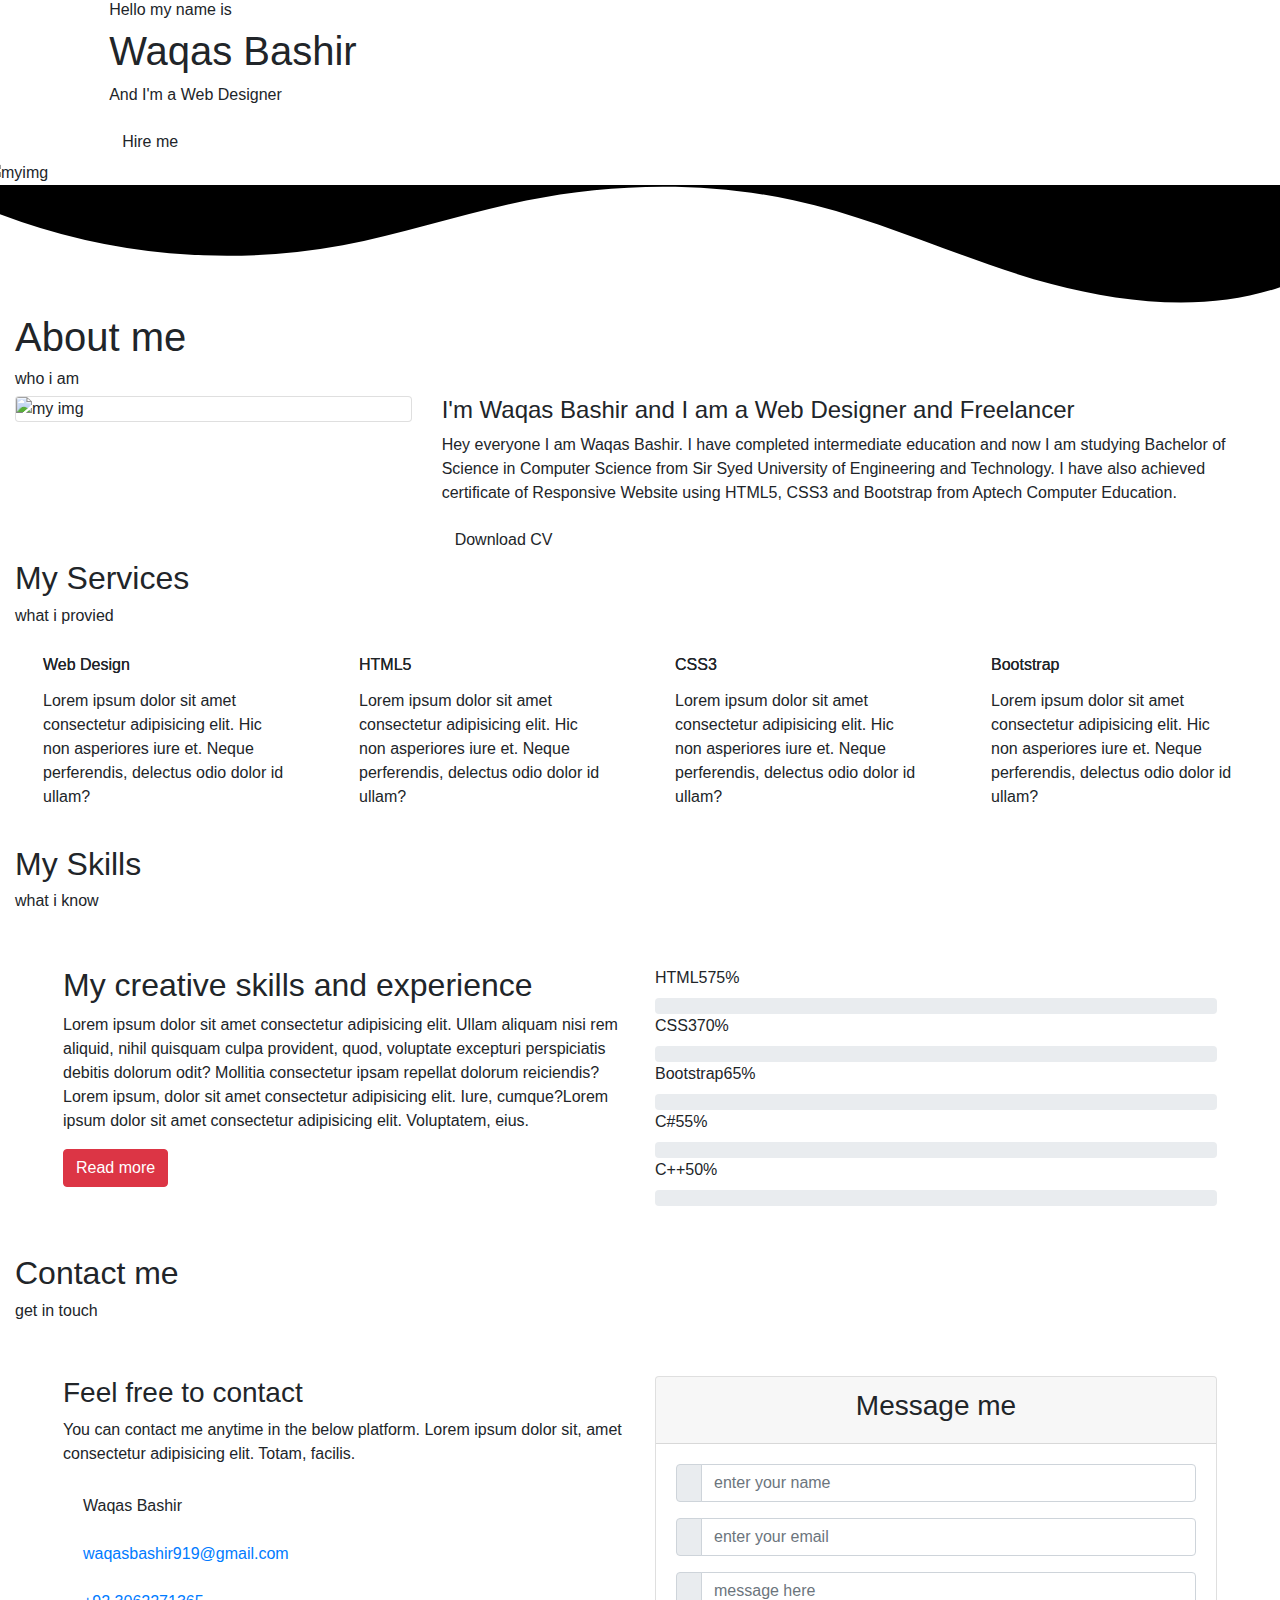
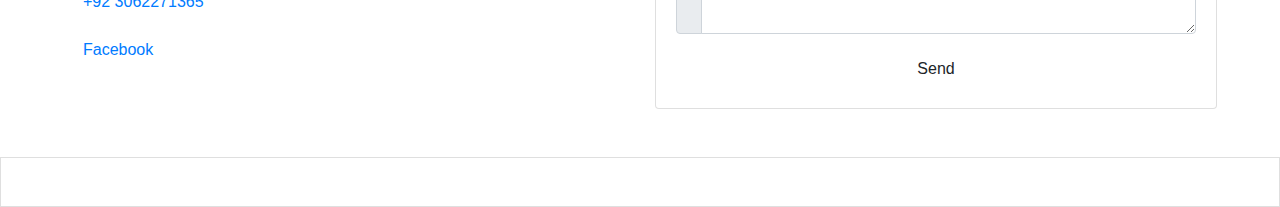
==== index.html @ a2c7689e "Add files via upload" ====
<!DOCTYPE html>
<html lang="en">
<head>
    <meta charset="UTF-8">
    <meta name="viewport" content="width=device-width, initial-scale=1.0">
    <title>My Blog</title>
    <link rel="stylesheet" href="css/style.css">
    <link rel="stylesheet" href="https://maxcdn.bootstrapcdn.com/bootstrap/4.5.2/css/bootstrap.min.css">
    <link rel="stylesheet" href="https://pro.fontawesome.com/releases/v5.10.0/css/all.css" integrity="sha384-AYmEC3Yw5cVb3ZcuHtOA93w35dYTsvhLPVnYs9eStHfGJvOvKxVfELGroGkvsg+p" crossorigin="anonymous"/>
    <script src="https://ajax.googleapis.com/ajax/libs/jquery/3.5.1/jquery.min.js"></script>
    <script src="https://cdnjs.cloudflare.com/ajax/libs/popper.js/1.16.0/umd/popper.min.js"></script>
    <script src="https://maxcdn.bootstrapcdn.com/bootstrap/4.5.2/js/bootstrap.min.js"></script>
</head>
<body>
    <div class="scroll-up-btn">
        <i class="fas fa-chevron-up"></i>
    </div>
                                        <!-- Home --> 
    <div id="home" class="container-fluid home p-0">

            <nav class="navbar navbar-expand-md navbar-dark fixed-top px-5">
                <a href="#" class="navbar-brand">Port<span>folio.</span></a>
                <button class="navbar-toggler" type="button" data-toggle="collapse" data-target="#collapsecontent" aria-controls="collapsecontent" aria-expanded="false" aria-label="Toggle navigation">
                    <span class="navbar-toggler-icon"></span>
                </button>
                <div class="collapse navbar-collapse" id="collapsecontent">
                    <ul class="navbar-nav ml-auto">
                        <li class="nav-item mr-3"><a href="#home" class="nav-link">Home</a></li>
                        <li class="nav-item mr-3"><a href="#about" class="nav-link">About</a></li>
                        <li class="nav-item mr-3"><a href="#services" class="nav-link">Services</a></li>
                        <li class="nav-item mr-3"><a href="#skills" class="nav-link">Skills</a></li>
                        <li class="nav-item mr-3"><a href="#contact" class="nav-link">Contacts</a></li>
                    </ul>
                </div>
            </nav>
            <div class="row">
                <div class="col-11 offset-1 home-text">
                    <h6>Hello my name is</h6>
                    <h1>Waqas Bashir</h1>
                    <p>And I'm a Web Designer</p>
                    <a class="btn" href="#" type="button">Hire me</a>
                </div>
                <img src="css/Waqas.png" alt="myimg">
            </div>
            <div class="custom-shape-divider-bottom-1610607306">
                <svg data-name="Layer 1" xmlns="http://www.w3.org/2000/svg" viewBox="0 0 1200 120" preserveAspectRatio="none">
                    <path d="M321.39,56.44c58-10.79,114.16-30.13,172-41.86,82.39-16.72,168.19-17.73,250.45-.39C823.78,31,906.67,72,985.66,92.83c70.05,18.48,146.53,26.09,214.34,3V0H0V27.35A600.21,600.21,0,0,0,321.39,56.44Z" class="shape-fill"></path>
                </svg>
            </div>
    </div>

                                                    <!-- About--> 

    <div id="about" class="container-fluid about">
        <div class="title">
            <h1>About me</h1>
            <h6>who i am</h6>
        </div>
        <div class="row">
            <div class="col-12 col-md-4 myimg">
                <div class="card">
                    <img class="card-img" src="css/fb dp.jpg" alt="my img">
                    <div class="card-img-overlay"></div>
                </div>
            </div>
            <div class="col-12 col-md-8 description">
                <h4>I'm Waqas Bashir and I am a Web Designer and Freelancer</h4>
                <p>Hey everyone I am Waqas Bashir. I have completed intermediate education and now I am studying Bachelor of Science in Computer Science from Sir Syed University of Engineering and Technology. I have also achieved certificate of Responsive Website using HTML5, CSS3 and Bootstrap from Aptech Computer Education.</p>
                <a href="css/Waqas CV.pdf" class="btn">Download CV</a>
            </div>
        </div>
    </div>
                                        <!-- Services--> 
    <div id="services" class="container-fluid services">
        <div class="title">
            <h2>My Services</h2>
            <h6>what i provied</h6>
        </div>
        <div class="row px-2">
            <div class="col-12 col-md-6 col-lg-3">
                <div class="card mb-3 border-0">
                    <div class="card-body">
                        <span><i class="fa fa-paint-brush" aria-hidden="true"></i></span>
                        <div class="card-title">Web Design</div>
                        <div class="card-text">Lorem ipsum dolor sit amet consectetur adipisicing elit. Hic non asperiores iure et. Neque perferendis, delectus odio dolor id ullam?</div>
                    </div>
                    <div class="card-img-overlay">
                        <span><i class="fa fa-paint-brush" aria-hidden="true"></i></span>
                        <div class="card-title">Web Design</div>
                    </div>
                </div>
            </div>
            <div class="col-12 col-md-6 col-lg-3">
                <div class="card mb-3 border-0">
                    <div class="card-body">
                        <span><i class="fab fa-html5" aria-hidden="true"></i></span>
                        <div class="card-title">HTML5</div>
                        <div class="card-text">Lorem ipsum dolor sit amet consectetur adipisicing elit. Hic non asperiores iure et. Neque perferendis, delectus odio dolor id ullam?</div>
                    </div>
                    <div class="card-img-overlay">
                        <span><i class="fab fa-html5" aria-hidden="true"></i></span>
                        <div class="card-title">HTML5</div>
                    </div>
                </div>
            </div>
            <div class="col-12 col-md-6 col-lg-3">
                <div class="card mb-3 border-0">
                    <div class="card-body">
                        <span><i class="fab fa-css3-alt"></i></span>
                        <div class="card-title">CSS3</div>
                        <div class="card-text">Lorem ipsum dolor sit amet consectetur adipisicing elit. Hic non asperiores iure et. Neque perferendis, delectus odio dolor id ullam?</div>
                    </div>
                    <div class="card-img-overlay">
                        <span><i class="fab fa-css3-alt"></i></span>
                        <div class="card-title">CSS3</div>
                    </div>
                </div>
            </div>
            <div class="col-12 col-md-6 col-lg-3">
                <div class="card mb-3 border-0">
                    <div class="card-body">
                        <span><i class="fab fa-bootstrap"></i></span>
                        <div class="card-title">Bootstrap</div>
                        <div class="card-text">Lorem ipsum dolor sit amet consectetur adipisicing elit. Hic non asperiores iure et. Neque perferendis, delectus odio dolor id ullam?</div>
                    </div>
                    <div class="card-img-overlay">
                        <span><i class="fab fa-bootstrap"></i></span>
                        <div class="card-title">Bootstrap</div>
                    </div>
                </div>
            </div>
        </div>
    </div>
                                            <!-- Skills --> 
<div id="skills" class="container-fluid skills">
    <div class="title">
        <h2>My Skills</h2>
        <h6>what i know</h6>
    </div>
    <div class="row p-5">
        <div class="col-12 col-lg-6 text">
            <h2>My creative skills and experience</h2>
            <p>Lorem ipsum dolor sit amet consectetur adipisicing elit. Ullam aliquam nisi rem aliquid, nihil quisquam culpa provident, quod, voluptate excepturi perspiciatis debitis dolorum odit? Mollitia consectetur ipsam repellat dolorum reiciendis?Lorem ipsum, dolor sit amet consectetur adipisicing elit. Iure, cumque?Lorem ipsum dolor sit amet consectetur adipisicing elit. Voluptatem, eius.</p>
            <a class="btn btn-danger" href="#">Read more</a>
        </div>
        <div class="col-12 col-lg-6">

            <div class="html">
                <label>HTML5</label><span>75%</span>
                <div class="progress">
                    <div class="pregress-bar"></div>
                </div>
            </div>
            <div class="css">
                <label>CSS3</label><span class="text-right">70%</span>
                <div class="progress">
                    <div class="pregress-bar"></div>
                </div>
            </div>
            <div class="bootstrap">
                <label>Bootstrap</label><span>65%</span>
                <div class="progress">
                    <div class="pregress-bar"></div>
                </div>
            </div>
            <div class="csharp">
                <label>C#</label><span>55%</span>
                <div class="progress">
                    <div class="pregress-bar"></div>
                </div>
            </div>
            <div class="cpp">
                <label>C++</label><span>50%</span>
                <div class="progress">
                    <div class="pregress-bar"></div>
                </div>
            </div>
        </div>
    </div>
</div>
                                            <!-- contact --> 

    <div id="contact" class="container-fluid contact">
        <div class="title">
            <div class="title">
                <h2>Contact me</h2>
                <h6>get in touch</h6>
            </div>  
        </div>
        <div class="row p-5">
            <div class="col-12 col-lg-6">
                <div class="left-column">
                    <div class="text">
                        <h3>Feel free to contact</h3>
                        <p>You can contact me anytime in the below platform. Lorem ipsum dolor sit, amet consectetur adipisicing elit. Totam, facilis.</p>
                    </div>
                    <ul class="list-group list-group-flush">
                        <li class="list-group-item border-0"><span><i class="fa fa-user" aria-hidden="true"></i></span>Waqas Bashir</li>
                        <a href="mailto:waqasbashir919@gmail.com" class="list-group-item border-0"><span><i class="fa fa-envelope" aria-hidden="true"></i></span>waqasbashir919@gmail.com</a>
                        <a href="tel:+923062271365" class="list-group-item border-0"><span><i class="fa fa-phone-square" aria-hidden="true"></i></span>+92 3062271365</a>
                        <a href="https://www.facebook.com/waqas.bashir.33671" class="list-group-item border-0"><span><i class="fab fa-facebook-square" aria-hidden="true"></i></span>Facebook</a>
                    </ul>
                </div>
            </div>
            <div class="col-12 col-lg-6">
                <div class="right-column">
                    
                    <form >

                        <div class="card">
                            <div class="card-header text-center">
                                <h3>Message me</h3>
                            </div>
                        
                            <div class="card-body">
                                <div class="form-group input-hover">
                                    <div class="input-group">
                                        <div class="input-group-prepend">
                                            <div class="input-group-text">
                                                <span><i class="fa fa-user" aria-hidden="true"></i></span>
                                            </div>
                                        </div>
                                    <input type="text" class="form-control" placeholder="enter your name" required>
                                    </div>
                                </div>    
                                <div class="form-group">
                                    <div class="input-group">
                                        <div class="input-group-prepend">
                                            <div class="input-group-text">
                                                <span><i class="fa fa-envelope" aria-hidden="true"></i></span>
                                            </div>
                                        </div>
                                        <input type="email" class="form-control" placeholder="enter your email" required>
                                    </div>
                                </div>
                                <div class="form-group">
                                    <div class="input-group">
                                        <div class="input-group-prepend">
                                            <div class="input-group-text">
                                                <span><i class="fa fa-comments" aria-hidden="true"></i></span>
                                            </div>
                                        </div>
                                        <textarea class="form-control" placeholder="message here" required></textarea>
                                    </div>
                                </div>
                                <div class="text-center">
                                    <input type="submit" class="btn form-control" value="Send">
                                </div>
                            </div>
                        </div>
                        
                    </form>

                </div>
            </div>
        </div>
    </div>

                                                    <!-- footer --> 

    <div class="container-fluid footer p-0">
        <a href="#" class="list-group-item text-decoration-none text-center text-white">Created by Waqas Bashir &copy;Copyright 2021 All Rights Reserved</a>
    </div>

    <script src="javascript/script.js"></script>
</body>
</html>
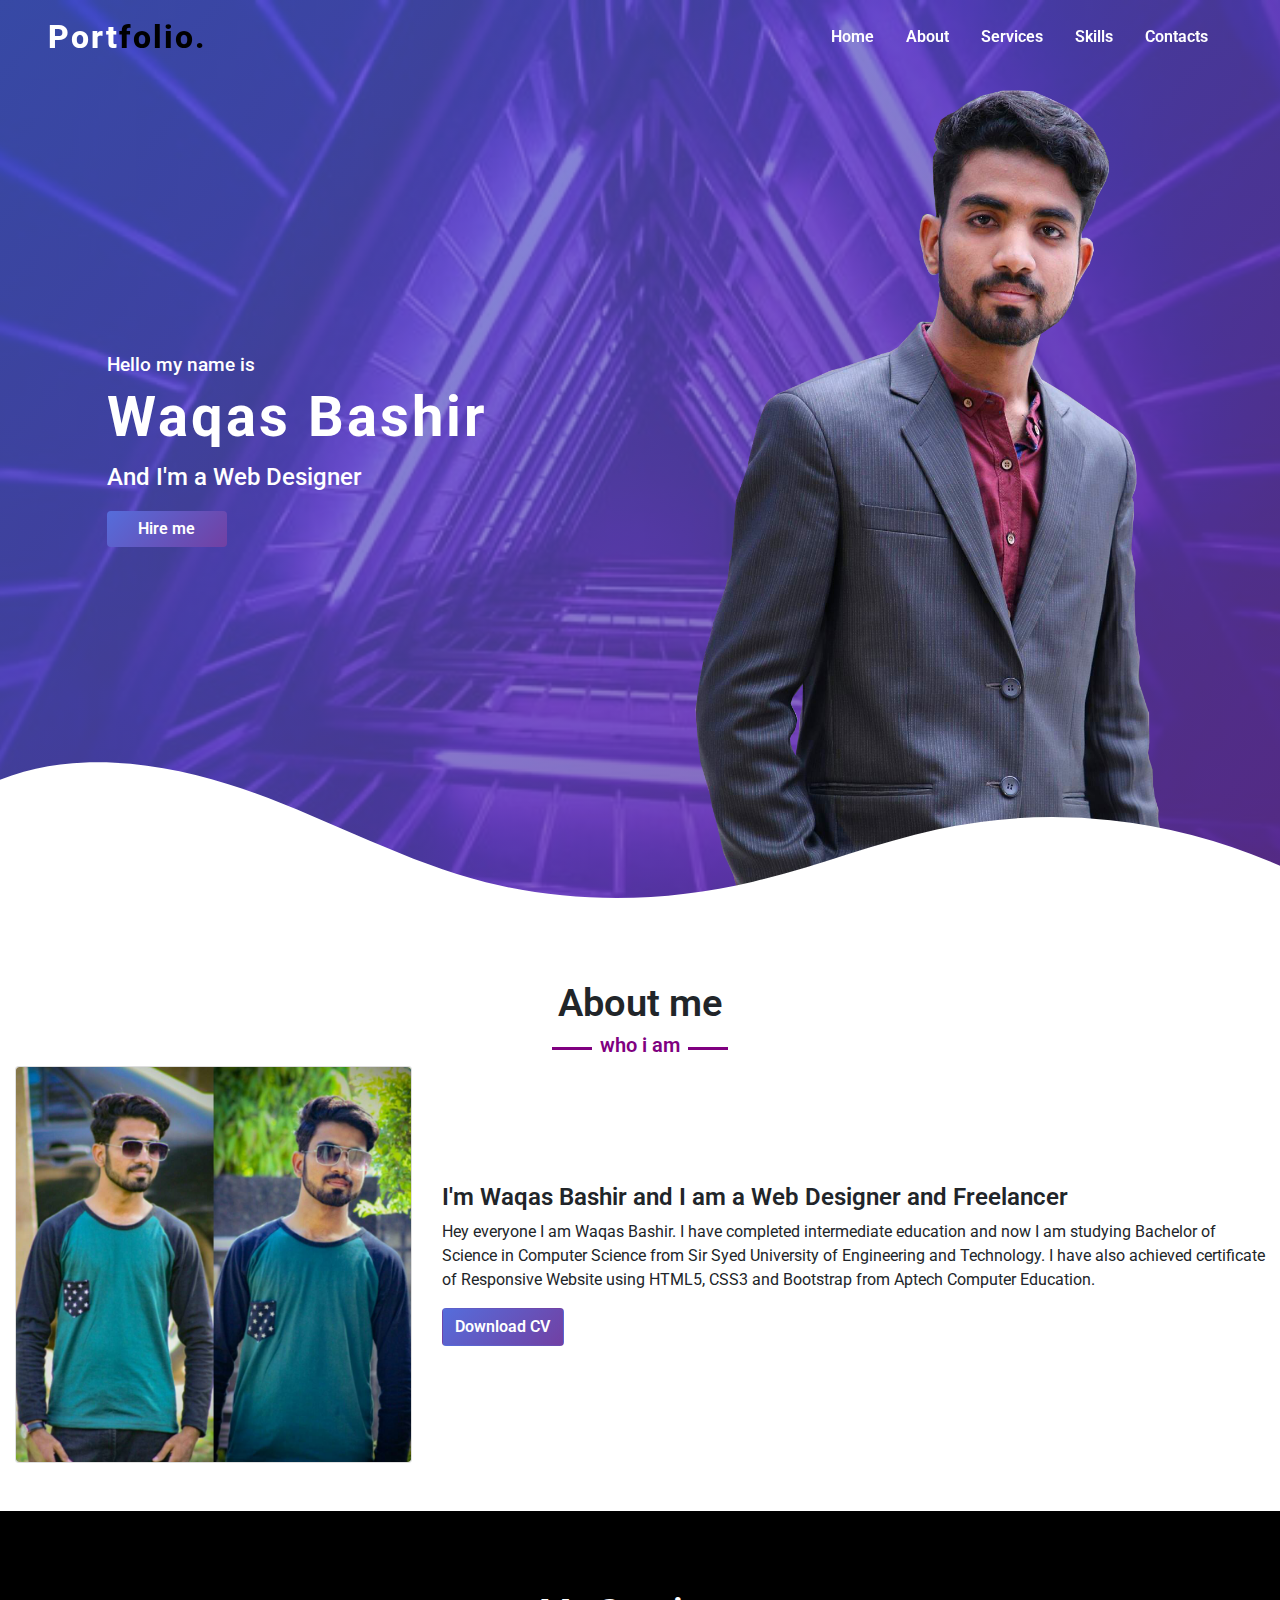
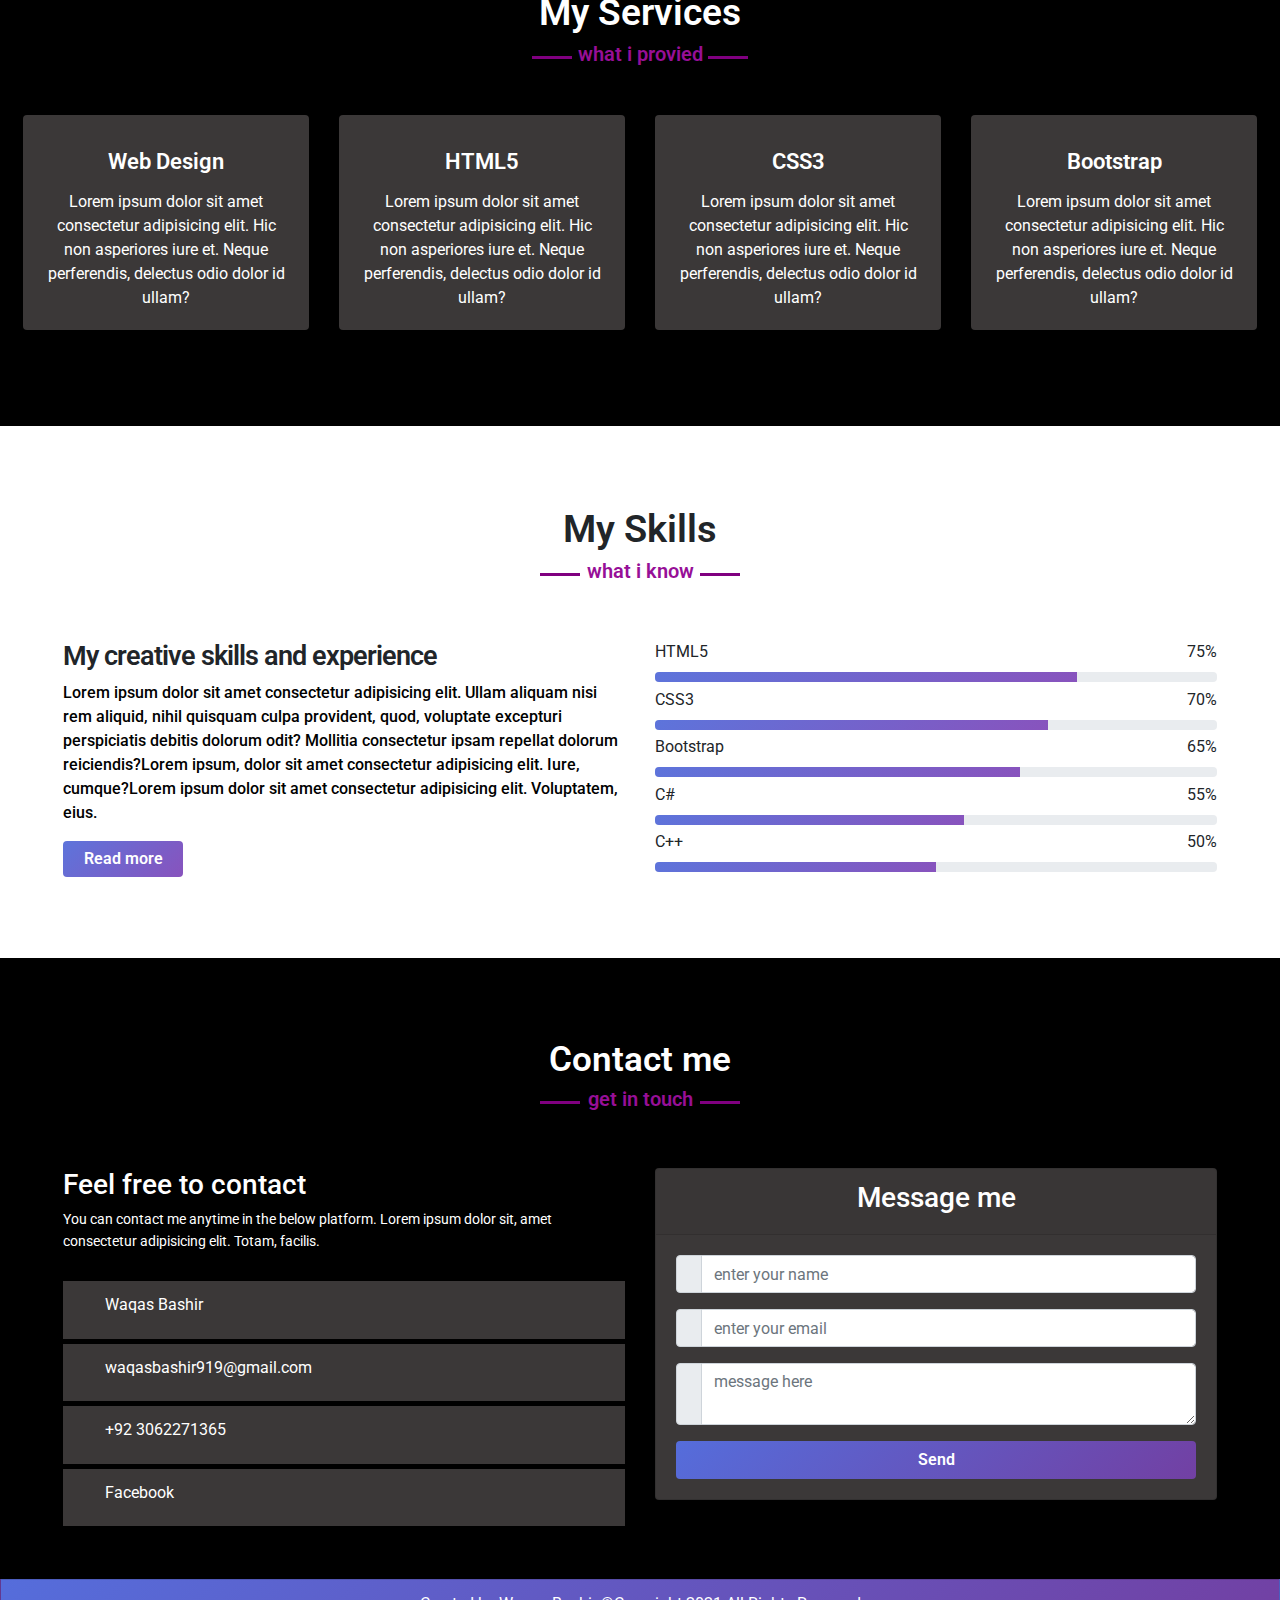
==== commit 910e09f5: "Update index.html" ====
--- a/index.html
+++ b/index.html
@@ -3,7 +3,7 @@
 <head>
     <meta charset="UTF-8">
     <meta name="viewport" content="width=device-width, initial-scale=1.0">
-    <title>My Blog</title>
+    <title>My Portfolio</title>
     <link rel="stylesheet" href="css/style.css">
     <link rel="stylesheet" href="https://maxcdn.bootstrapcdn.com/bootstrap/4.5.2/css/bootstrap.min.css">
     <link rel="stylesheet" href="https://pro.fontawesome.com/releases/v5.10.0/css/all.css" integrity="sha384-AYmEC3Yw5cVb3ZcuHtOA93w35dYTsvhLPVnYs9eStHfGJvOvKxVfELGroGkvsg+p" crossorigin="anonymous"/>
--- a/css/style.css
+++ b/css/style.css
@@ -0,0 +1,489 @@
+@import url('https://fonts.googleapis.com/css2?family=Roboto&display=swap');
+*{
+    padding: 0;
+    margin: 0;
+    box-sizing: border-box;
+    font-family: 'Roboto', sans-serif;
+}
+html{
+    scroll-behavior: smooth;
+}
+.scroll-up-btn{
+    position: fixed;
+    background-color: rgb(136, 40, 136);
+    color: white;
+    padding: 0.5em 0.7em;
+    border-radius: 5px;
+    right: 3%;
+    bottom: 3%;
+    z-index: 999;
+    pointer-events: none;
+    opacity: 0;
+    transition: 0.3s ease;
+}
+.scroll-up-btn.show{
+    opacity: 1;
+    pointer-events: auto;
+}
+                                    /* home */
+.home{
+    background-image: linear-gradient(135deg ,rgba(78, 104, 223, 0.7), rgba(105, 52, 158, 0.8)) , url('bg.jpeg');
+    background-position: center;
+    background-size: cover;
+    background-repeat: no-repeat;
+    background-attachment: fixed;
+    height: 100vh;
+    min-height: 100vh;
+    width: 100%;
+    overflow: hidden;
+}
+.home .custom-shape-divider-bottom-1610607306 {
+    position: absolute;
+    bottom: 0;
+    left: 0;
+    width: 100%;
+    overflow: hidden;
+    line-height: 0;
+    transform: rotate(180deg);
+}
+
+.home .custom-shape-divider-bottom-1610607306 svg {
+    position: relative;
+    display: block;
+    width: calc(100% + 1.3px);
+    height: 150px;
+}
+
+.home .custom-shape-divider-bottom-1610607306 .shape-fill {
+    fill: white;
+}
+                                        /* navbar */
+.home .navbar-dark{
+    background-color: rgba(0,0,0,0) !important;
+}
+.home .navbar-dark.sticky{
+    background-image: linear-gradient(135deg, #667eea 0%, #764ba2 100%);
+}
+.home .navbar-nav{
+    text-align: center;
+}
+.home .navbar-brand{
+    font-weight: 800;
+    font-size: 2em;
+    letter-spacing: 2px;
+    color: white !important;
+}
+.home .navbar-brand span{
+    color: black !important;
+    transition: 0.5s ease;
+}
+.home .nav-link{
+    color: white !important;
+    transition: 0.3s ease;
+    font-weight: 600;
+}
+.home .nav-link:hover{
+    color: black !important;
+}
+                                        /* home text */
+.home .home-text{
+    color: white;
+    position: absolute;
+    top: 50%;
+    transform: translateY(-50%);
+}
+.home .home-text h6{
+    font-size: 1.2em;
+    font-weight: 500;
+}
+.home .home-text h1{
+    font-size: 3.5em;
+    font-weight: 700;
+    letter-spacing: 3px;
+}
+.home .home-text p{
+    font-size: 1.5em;
+    font-weight: 500;
+}
+.home .home-text .btn{
+    background-image: linear-gradient(135deg, #556ddb 0%, #7240a3 100%);
+    color: white !important;
+    border: black !important;
+    width: 120px;
+    font-weight: 600;
+    transition: 0.3s ease;
+}
+.home .home-text .btn:hover{
+    background-image: linear-gradient(135deg, #455dca 0%, #6a32a1 100%);
+    border-color: linear-gradient(135deg, #283c99 0%, #4c2077 100%);
+}
+                                        /* home img */
+.home img{
+    height: 120vh;
+    display: flex;
+    margin: 7vw 10vw 0 auto;
+    filter: saturate(1.3);
+}
+                                    /* responsive media query */
+                                
+@media(max-width:767px){ 
+    .home .navbar-dark{
+        background-image: linear-gradient(135deg, #667eea 0%, #764ba2 100%);
+        transition: 0.5s ease;
+    }
+    .home .nav-link:hover{
+    color: black !important;
+    }
+    .home img{
+        display: none;
+    }
+}
+                                            /* about */
+.about{
+    padding-top: 5em;
+}
+.about .title{
+    text-align: center;
+    position: relative;
+}
+
+.about .title::before{
+    content: '';
+    position: absolute;
+    bottom: 10%;
+    transform: translateX(-220%);
+    width: 40px;
+    height: 3px;
+    background-color: purple;
+}
+
+.about .title::after{
+    content: '';
+    position: absolute;
+    bottom: 10%;
+    transform: translateX(120%);
+    width: 40px;
+    height: 3px;
+    background-color: purple;
+}
+.about .title h1{
+    font-size: 2.4em;
+    font-weight: 600;
+}
+.about .title h6{
+    font-size: 1.24em;
+    font-weight: 600;
+    color: purple;
+}
+                                            /* about row */
+.card{
+    overflow: hidden;
+}
+.card-img{
+    transition: 0.5s ease;
+}
+.card:hover .card-img{
+    transform: scale(1.1);
+}
+.card-img-overlay{
+    position: absolute;
+    left: 0;
+    top: 0;
+    background-color: rgba(0,0,0,0.4);
+    opacity: 0;
+    transition: opacity 0.5s ease;
+}
+.card-img-overlay:hover{
+    opacity: 1;
+}
+.about .row .description{
+    display: flex;
+    flex-direction: column;
+    justify-content: center;
+}
+.about .row .description h4{
+    font-weight: 600;
+}
+.about .row .btn{
+    background-image: linear-gradient(135deg, #556ddb 0%, #7240a3 100%);
+    color: white !important;
+    width: 122px;
+    font-weight: 600;
+    transition: 0.3s ease;
+}
+.about .row .btn:hover{
+    background-image: linear-gradient(135deg, #203386 0%, #5d2991 100%);
+    border-color: linear-gradient(135deg, #21348a 0%, #4a1c77 100%);
+}
+                        /* responsive media query */
+@media(max-width:767px)
+{
+    .about .row .myimg{
+        padding: 0 5%;
+    }
+    .about .row .description{
+        padding : 5%;
+    }
+}
+
+                                   /* services */
+.services{
+    background-color: black;
+    min-height: 50vh;
+    width: 100%;
+    margin-top: 3em;
+    padding: 5em 0;
+}   
+.services .title{
+    text-align: center;
+    position: relative;
+    margin-bottom: 3em;
+}
+
+.services .title::before{
+    content: '';
+    position: absolute;
+    bottom: 10%;
+    transform: translateX(-270%);
+    width: 40px;
+    height: 3px;
+    background-color: purple;
+}
+
+.services .title::after{
+    content: '';
+    position: absolute;
+    bottom: 10%;
+    transform: translateX(170%);
+    width: 40px;
+    height: 3px;
+    background-color: purple;
+}
+.services .title h2{
+    font-size: 2.3em;
+    font-weight: 600;
+    color: white;
+}
+.services .title h6{
+    font-size: 1.24em;
+    font-weight: 600;
+    color: rgb(151, 15, 151);
+}
+                                                /* services card */
+.services .card-body{
+    background-color: rgb(59, 56, 56) !important;
+    color: white;
+    text-align: center;
+}
+.services .card-body i{
+    font-size: 2.5em;
+}
+.services .card-body .card-title{
+    font-size: 1.4em;
+    font-weight: 600;
+    padding-top: 10px;
+}
+.services .card-img-overlay{
+    color: white;
+    display: flex;
+    flex-direction: column;
+    align-items: center;
+    justify-content: center;
+}
+.services .card-img-overlay i{
+    font-size: 8em;
+}
+.services .card-img-overlay .card-title{
+    font-size: 1.4em;
+    font-weight: 600;
+    padding-top: 10px;
+}
+.services .card:hover .card-img-overlay{
+    background-image: linear-gradient(135deg, #667eea 0%, #764ba2 100%);
+}
+
+                                            /* skills */
+.skills{
+    min-height: 50vh;
+    padding-bottom: 2em;
+    padding-top: 5em;
+}
+.skills .title{
+    text-align: center;
+    position: relative;
+}
+
+.skills .title::before{
+    content: '';
+    position: absolute;
+    bottom: 10%;
+    transform: translateX(-250%);
+    width: 40px;
+    height: 3px;
+    background-color: purple;
+}
+
+.skills .title::after{
+    content: '';
+    position: absolute;
+    bottom: 10%;
+    transform: translateX(150%);
+    width: 40px;
+    height: 3px;
+    background-color: purple;
+}
+.skills .title h2{
+    font-size: 2.4em;
+    font-weight: 600;
+}
+.skills .title h6{
+    font-size: 1.24em;
+    font-weight: 600;
+    color: rgb(151, 15, 151);
+}
+
+                                    /* skills row text*/
+.skills .row h2{
+    font-weight: 600;
+    font-size: 1.7em;
+    letter-spacing: -1px;
+}
+.skills .row p{
+    color: black;
+    font-weight: 500;
+}
+.skills .row .btn{
+    background-image: linear-gradient(135deg, #5d74db 0%, #8853bd 100%);
+    color: white !important;
+    border: none;
+    width: 120px;
+    font-weight: 600;
+    transition: 0.3s ease;
+}
+.skills .row .btn:hover{
+    background-image: linear-gradient(135deg, #455dca 0%, #6a32a1 100%);
+}
+
+                            /* skills row bar  */
+.skills .row span{
+    float: right;
+}
+.skills .progress{
+    margin-bottom: 1%;
+    height: 10px;
+}
+.skills .html .progress .pregress-bar{
+    background-image: linear-gradient(135deg, #5d74db 0%, #8853bd 100%) !important;
+    width: 75%;
+}
+.skills .css .progress .pregress-bar{
+    background-image: linear-gradient(135deg, #5d74db 0%, #8853bd 100%) !important;
+    width: 70%;
+}
+.skills .bootstrap .progress .pregress-bar{
+    background-image: linear-gradient(135deg, #5d74db 0%, #8853bd 100%) !important;
+    width: 65%;
+}
+.skills .csharp .progress .pregress-bar{
+    background-image: linear-gradient(135deg, #5d74db 0%, #8853bd 100%) !important;
+    width: 55%;
+}
+.skills .cpp .progress .pregress-bar{
+    background-image: linear-gradient(135deg, #5d74db 0%, #8853bd 100%) !important;
+    width: 50%;
+}
+                            /* responsive mdia queries */
+@media(max-width:992px)
+{
+    .skills .row .text{
+        padding-bottom: 2em;
+    }   
+}
+
+                                      /* contact */
+.contact{
+    background-color: black;
+    color: white;
+    min-height: 50vh;
+    width: 100%;
+    padding-top: 5em;
+}
+.contact .title{
+    text-align: center;
+    position: relative;
+}
+
+.contact .title::before{
+    content: '';
+    position: absolute;
+    bottom: 10%;
+    transform: translateX(-250%);
+    width: 40px;
+    height: 3px;
+    background-color: purple;
+}
+
+.contact .title::after{
+    content: '';
+    position: absolute;
+    bottom: 10%;
+    transform: translateX(150%);
+    width: 40px;
+    height: 3px;
+    background-color: purple;
+}
+.contact .title h2{
+    font-size: 2.2em;
+    font-weight: 600;
+}
+.contact .title h6{
+    font-size: 1.22em;
+    font-weight: 600;
+    color: rgb(151, 15, 151);
+}
+                        
+                                /* contact row left column */
+.contact .row .left-column .text{
+    margin-bottom: 2em;
+    font-size: 0.9em;
+}
+.contact .row .left-column .list-group-item{
+    background-color: rgb(59, 56, 56) !important;
+    color: white;
+    display: flex;
+    text-decoration: none;
+    transition: 0.3s ease;
+    margin-bottom: 0.3em;
+}
+.contact .row .left-column .list-group-item:hover{
+    background-image: linear-gradient(135deg, #667eea 0%, #764ba2 100%);
+    color: white;
+}
+.contact .row .left-column .list-group-item span i{
+    padding-right: 1em;
+    font-size: 1.4em;
+}
+                                /* contact row right column */
+
+.contact .row .right-column .card{
+    background-color: rgb(59, 56, 56) !important;
+}
+.contact .row .btn{
+    background-image: linear-gradient(135deg, #556ddb 0%, #7240a3 100%);
+    color: white !important;
+    border: none;
+    font-weight: 600;
+    transition: 0.3s ease;
+}
+.contact .row .btn:hover{
+    background-image: linear-gradient(135deg, #203386 0%, #5d2991 100%);
+}
+                        /* responsive media query */
+@media(max-width:992px){
+    .contact .row .left-column{
+        margin-bottom: 2em;
+    }
+}
+.footer .list-group-item{
+    background-image: linear-gradient(135deg, #556ddb 0%, #7240a3 100%) !important;
+}
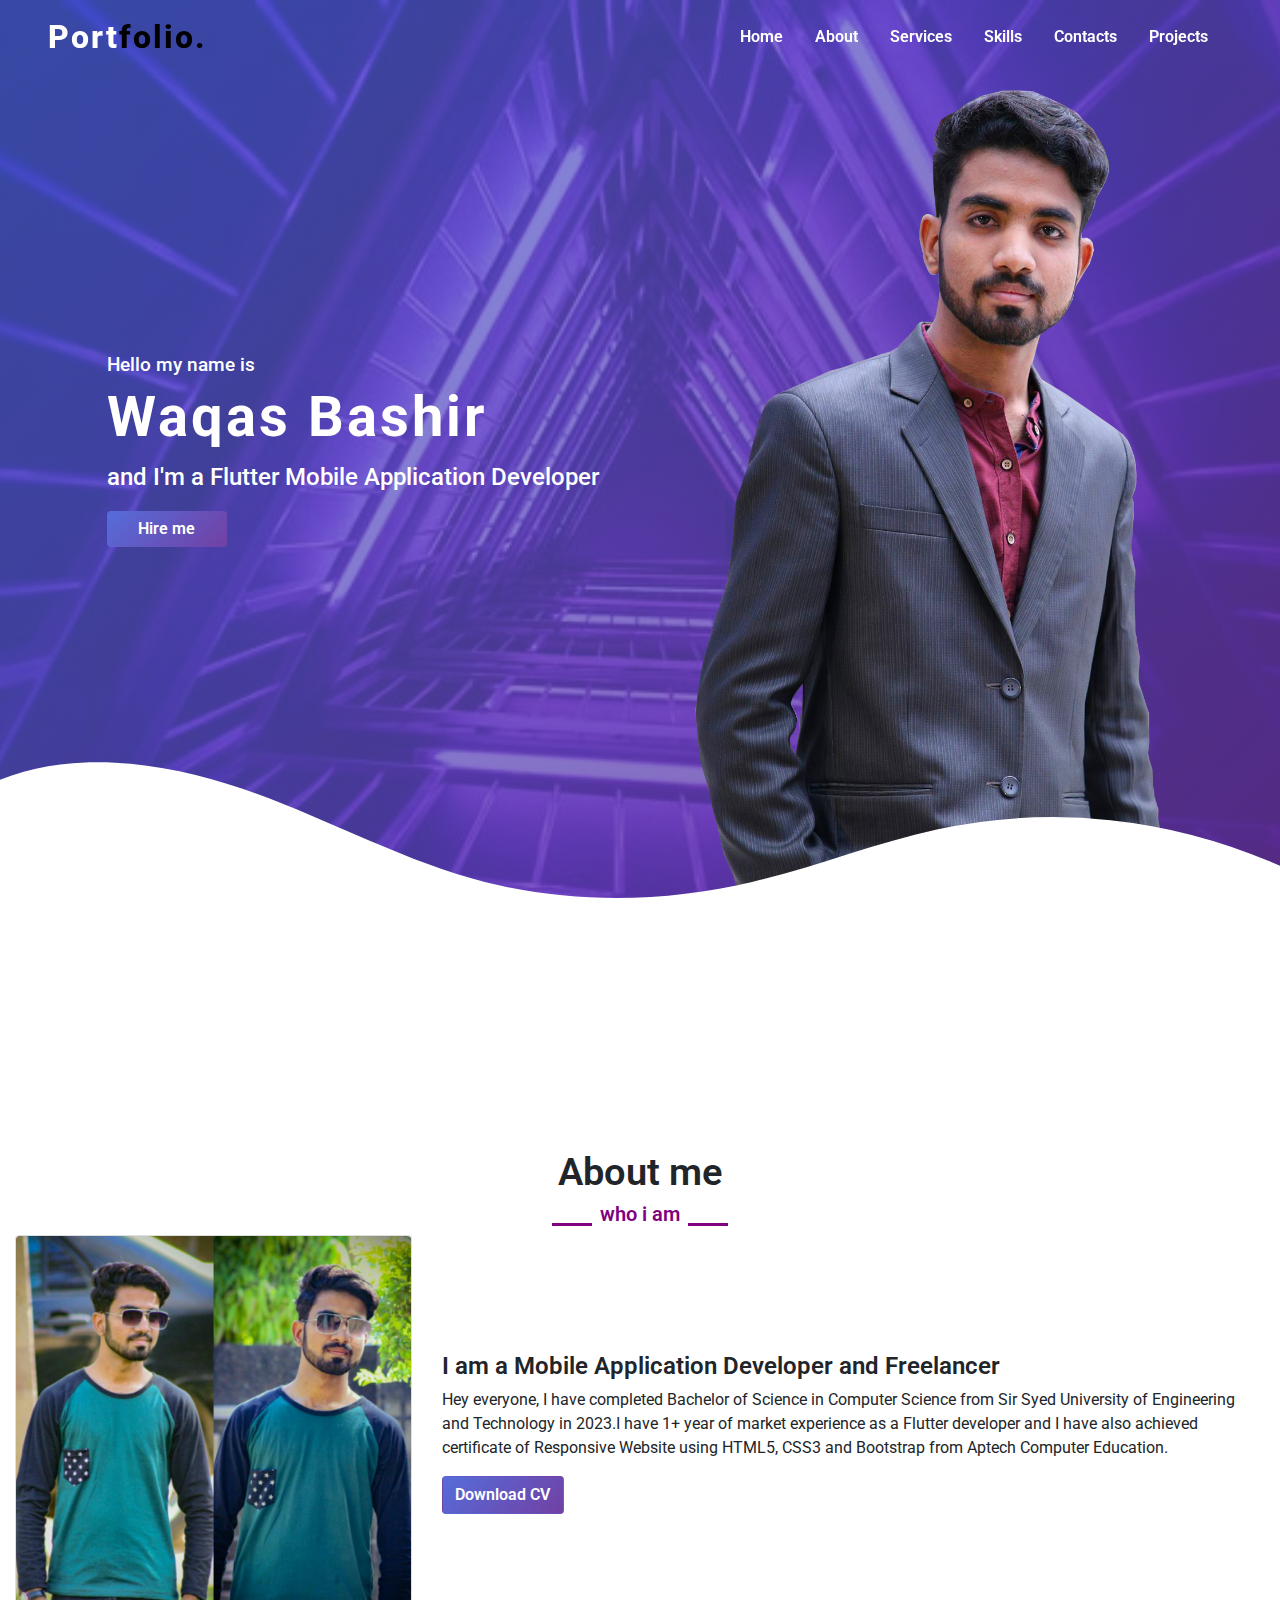
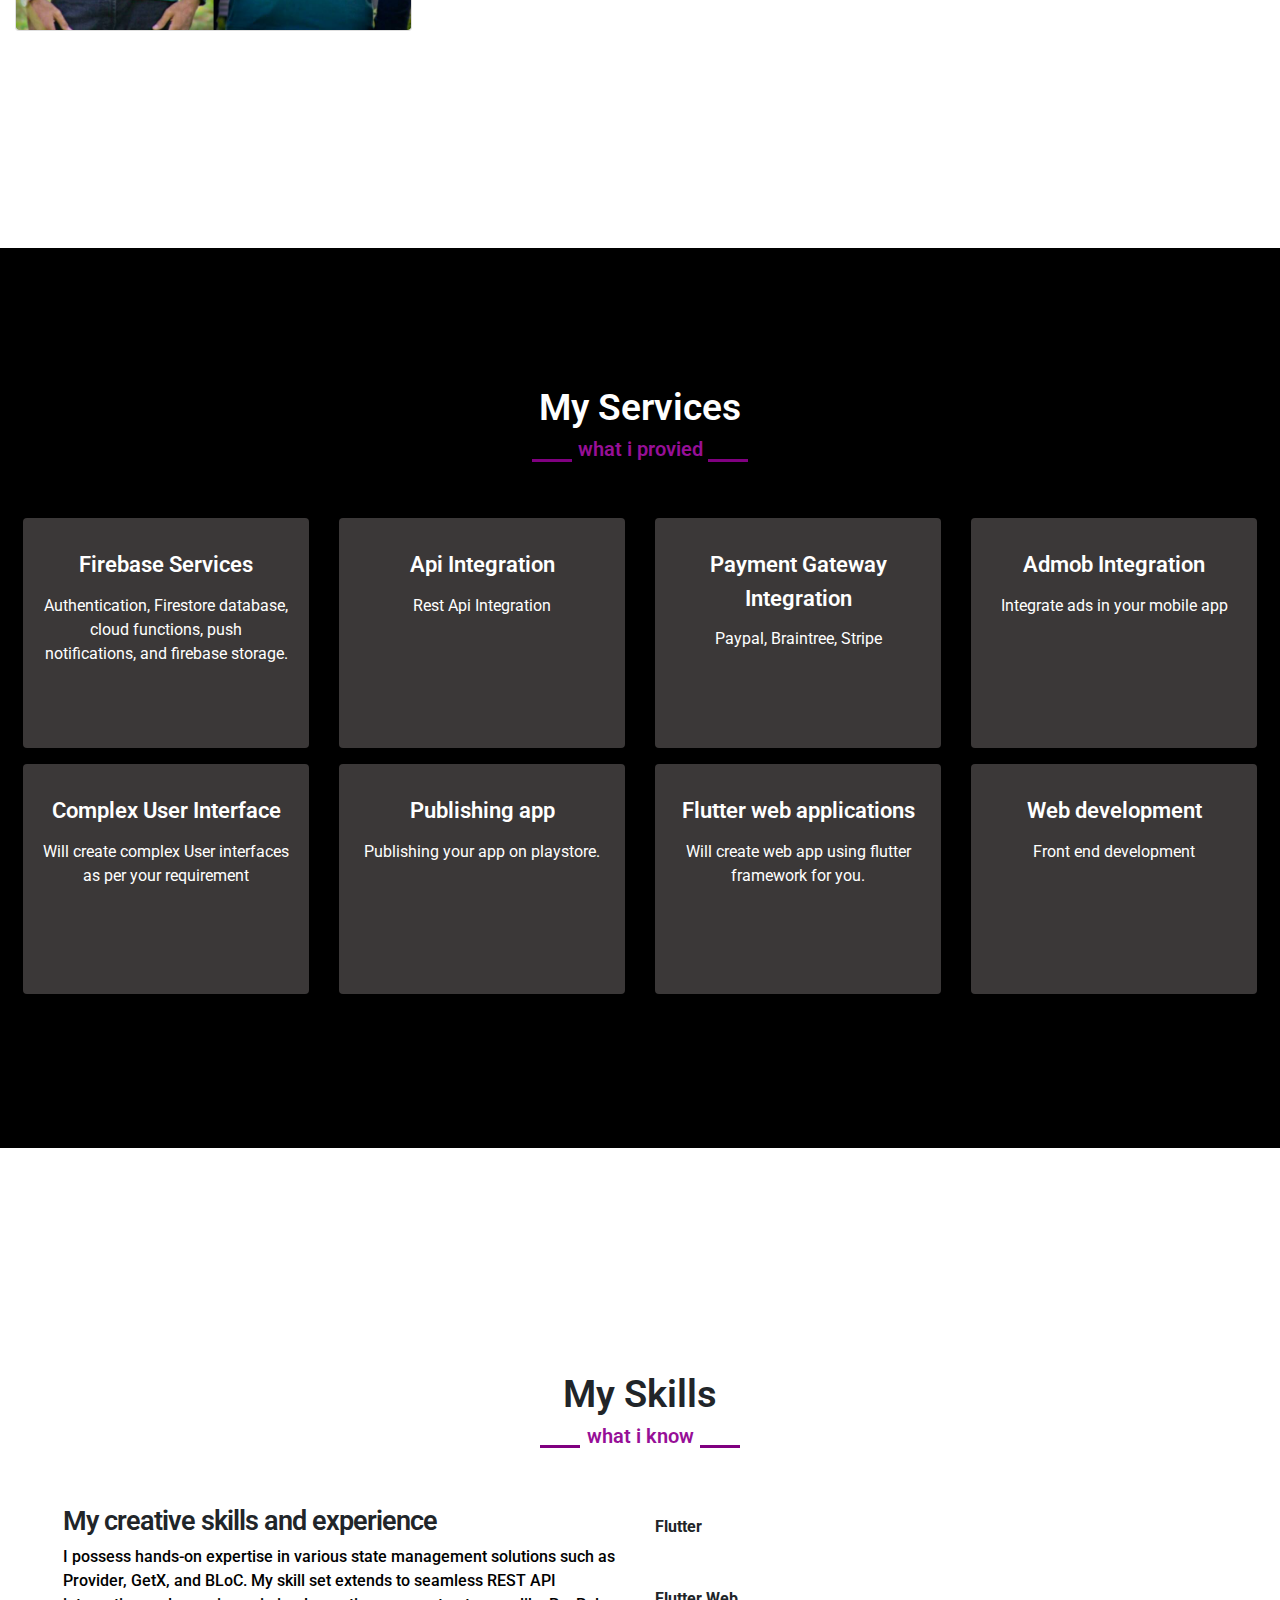
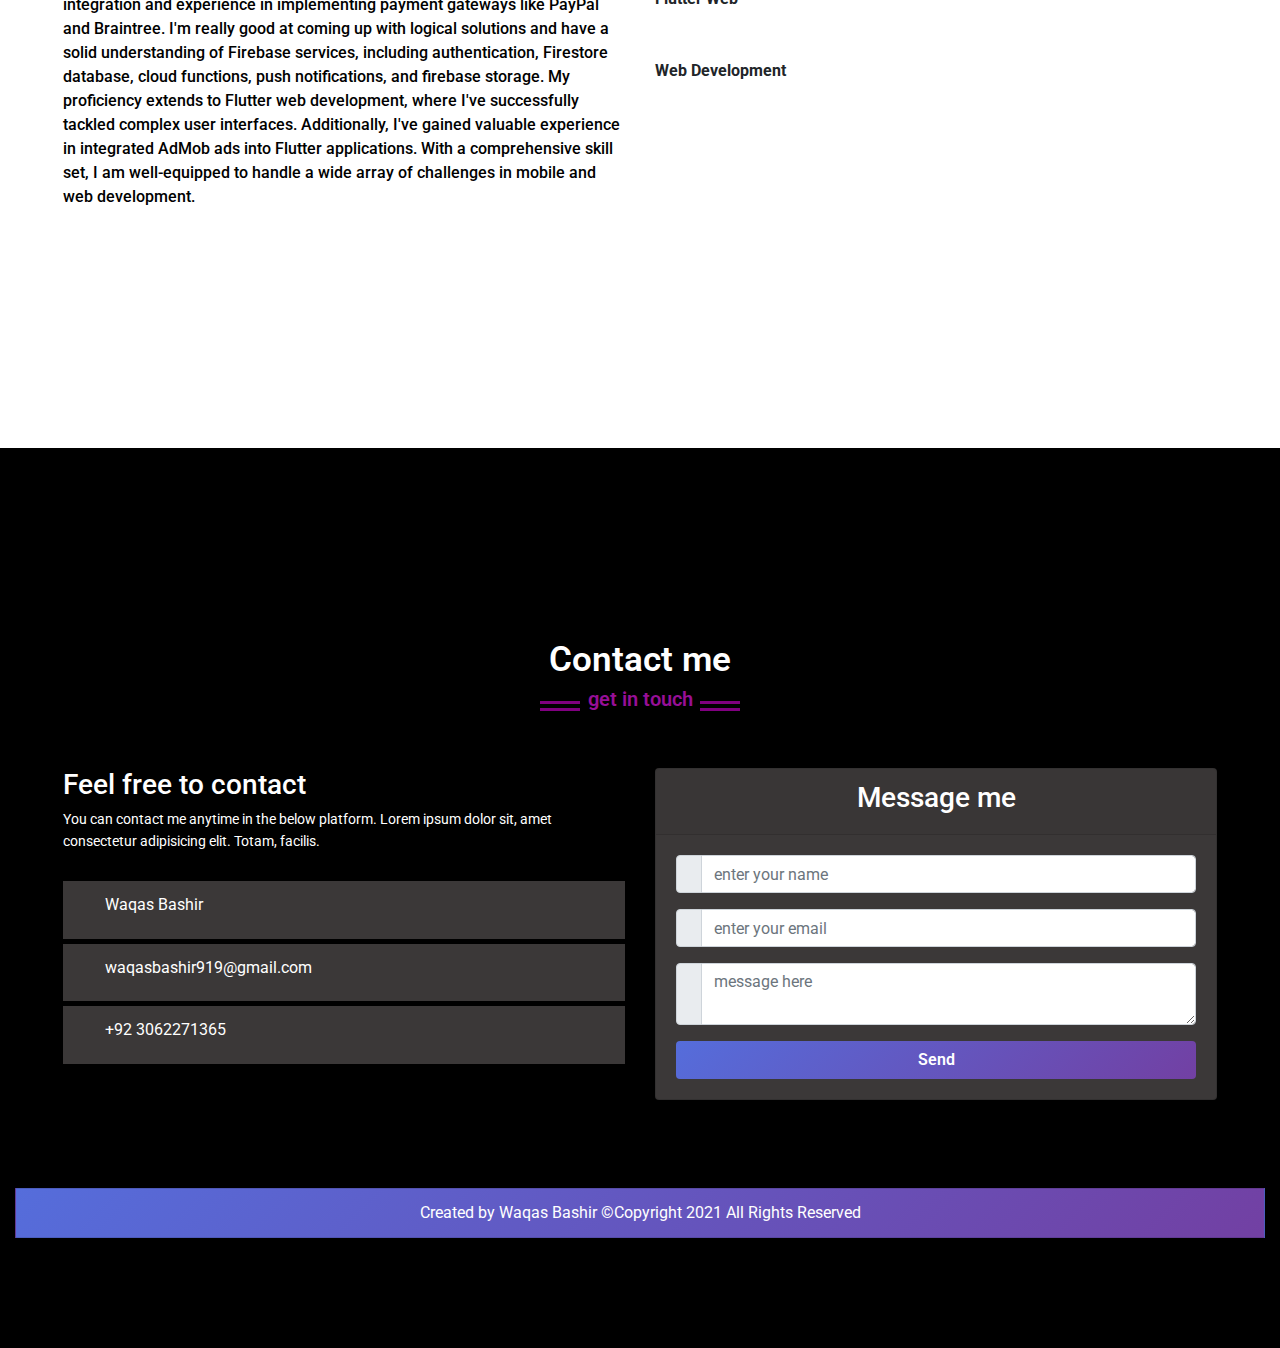
==== commit 496b50c4: "Added projects" ====
--- a/index.html
+++ b/index.html
@@ -30,6 +30,7 @@
                         <li class="nav-item mr-3"><a href="#services" class="nav-link">Services</a></li>
                         <li class="nav-item mr-3"><a href="#skills" class="nav-link">Skills</a></li>
                         <li class="nav-item mr-3"><a href="#contact" class="nav-link">Contacts</a></li>
+                        <li class="nav-item mr-3"><a href="projects/projects.html" class="nav-link">Projects</a></li>
                     </ul>
                 </div>
             </nav>
@@ -37,8 +38,8 @@
                 <div class="col-11 offset-1 home-text">
                     <h6>Hello my name is</h6>
                     <h1>Waqas Bashir</h1>
-                    <p>And I'm a Web Designer</p>
-                    <a class="btn" href="#" type="button">Hire me</a>
+                    <p>and I'm a Flutter Mobile Application Developer</p>
+                    <a class="btn" href="https://www.freelancer.com/u/Waqasbashir919" type="button" target="_blank">Hire me</a>
                 </div>
                 <img src="css/Waqas.png" alt="myimg">
             </div>
@@ -64,8 +65,8 @@
                 </div>
             </div>
             <div class="col-12 col-md-8 description">
-                <h4>I'm Waqas Bashir and I am a Web Designer and Freelancer</h4>
-                <p>Hey everyone I am Waqas Bashir. I have completed intermediate education and now I am studying Bachelor of Science in Computer Science from Sir Syed University of Engineering and Technology. I have also achieved certificate of Responsive Website using HTML5, CSS3 and Bootstrap from Aptech Computer Education.</p>
+                <h4>I am a Mobile Application Developer and Freelancer</h4>
+                <p>Hey everyone, I have completed Bachelor of Science in Computer Science from Sir Syed University of Engineering and Technology in 2023.I have 1+ year of market experience as a Flutter developer and I have also achieved certificate of Responsive Website using HTML5, CSS3 and Bootstrap from Aptech Computer Education.</p>
                 <a href="css/Waqas CV.pdf" class="btn">Download CV</a>
             </div>
         </div>
@@ -78,54 +79,106 @@
         </div>
         <div class="row px-2">
             <div class="col-12 col-md-6 col-lg-3">
-                <div class="card mb-3 border-0">
-                    <div class="card-body">
-                        <span><i class="fa fa-paint-brush" aria-hidden="true"></i></span>
-                        <div class="card-title">Web Design</div>
-                        <div class="card-text">Lorem ipsum dolor sit amet consectetur adipisicing elit. Hic non asperiores iure et. Neque perferendis, delectus odio dolor id ullam?</div>
-                    </div>
-                    <div class="card-img-overlay">
-                        <span><i class="fa fa-paint-brush" aria-hidden="true"></i></span>
-                        <div class="card-title">Web Design</div>
-                    </div>
-                </div>
-            </div>
-            <div class="col-12 col-md-6 col-lg-3">
-                <div class="card mb-3 border-0">
-                    <div class="card-body">
-                        <span><i class="fab fa-html5" aria-hidden="true"></i></span>
-                        <div class="card-title">HTML5</div>
-                        <div class="card-text">Lorem ipsum dolor sit amet consectetur adipisicing elit. Hic non asperiores iure et. Neque perferendis, delectus odio dolor id ullam?</div>
-                    </div>
-                    <div class="card-img-overlay">
-                        <span><i class="fab fa-html5" aria-hidden="true"></i></span>
-                        <div class="card-title">HTML5</div>
-                    </div>
-                </div>
-            </div>
-            <div class="col-12 col-md-6 col-lg-3">
-                <div class="card mb-3 border-0">
-                    <div class="card-body">
-                        <span><i class="fab fa-css3-alt"></i></span>
-                        <div class="card-title">CSS3</div>
-                        <div class="card-text">Lorem ipsum dolor sit amet consectetur adipisicing elit. Hic non asperiores iure et. Neque perferendis, delectus odio dolor id ullam?</div>
-                    </div>
-                    <div class="card-img-overlay">
-                        <span><i class="fab fa-css3-alt"></i></span>
-                        <div class="card-title">CSS3</div>
-                    </div>
-                </div>
-            </div>
-            <div class="col-12 col-md-6 col-lg-3">
-                <div class="card mb-3 border-0">
-                    <div class="card-body">
-                        <span><i class="fab fa-bootstrap"></i></span>
-                        <div class="card-title">Bootstrap</div>
-                        <div class="card-text">Lorem ipsum dolor sit amet consectetur adipisicing elit. Hic non asperiores iure et. Neque perferendis, delectus odio dolor id ullam?</div>
-                    </div>
-                    <div class="card-img-overlay">
-                        <span><i class="fab fa-bootstrap"></i></span>
-                        <div class="card-title">Bootstrap</div>
+                <div class="card mb-3 border-0" style="min-height: 230px; max-height: 300px;">
+                    <div class="card-body">
+                        <span><i class="fas fa-database icon" aria-hidden="true"></i></span>
+                        <div class="card-title">Firebase Services</div>
+                        <div class="card-text">Authentication, Firestore database, cloud functions, push notifications, and firebase storage.</div>
+                    </div>
+                    <div class="card-img-overlay">
+                        <span><i class="fas fa-database icon" aria-hidden="true"></i></span>
+                        <div class="card-title">Firebase Services</div>
+                    </div>
+                </div>
+            </div>
+            <div class="col-12 col-md-6 col-lg-3">
+                <div class="card mb-3 border-0" style="min-height: 230px; max-height: 300px;">
+                    <div class="card-body">
+                        <span><i class="fas fa-link" aria-hidden="true"></i></span>
+                        <div class="card-title">Api Integration</div>
+                        <div class="card-text">Rest Api Integration</div>
+                    </div>
+                    <div class="card-img-overlay">
+                        <span><i class="fas fa-link" aria-hidden="true"></i></span>
+                        <div class="card-title">Api Integration</div>
+                    </div>
+                </div>
+            </div>
+            <div class="col-12 col-md-6 col-lg-3">
+                <div class="card mb-3 border-0" style="min-height: 230px; max-height: 300px;">
+                    <div class="card-body">
+                        <span><i class="far fa-credit-card"></i></span>
+                        <div class="card-title">Payment Gateway Integration</div>
+                        <div class="card-text">Paypal, Braintree, Stripe</div>
+                    </div>
+                    <div class="card-img-overlay">
+                        <span><i class="far fa-credit-card"></i></span>
+                        <div class="card-title">Payment Gateway</div>
+                    </div>
+                </div>
+            </div>
+            <div class="col-12 col-md-6 col-lg-3">
+                <div class="card mb-3 border-0" style="min-height: 230px; max-height: 300px;">
+                    <div class="card-body">
+                        <span><i class="fas fa-bullhorn" aria-hidden="true"></i></span>
+                        <div class="card-title">Admob Integration</div>
+                        <div class="card-text">Integrate ads in your mobile app</div>
+                    </div>
+                    <div class="card-img-overlay">
+                        <span><i class="fas fa-bullhorn" aria-hidden="true"></i></span>
+                        <div class="card-title">Admob Integration</div>
+                    </div>
+                </div>
+            </div>
+            <div class="col-12 col-md-6 col-lg-3">
+                <div class="card mb-3 border-0" style="min-height: 230px; max-height: 300px;">
+                    <div class="card-body">
+                        <span><i class="fas fa-layer-group" aria-hidden="true"></i></span>
+                        <div class="card-title">Complex User Interface</div>
+                        <div class="card-text">Will create complex User interfaces as per your requirement</div>
+                    </div>
+                    <div class="card-img-overlay">
+                        <span><i class="fas fa-layer-group" aria-hidden="true"></i></span>
+                        <div class="card-title">Complex User Interface</div>
+                    </div>
+                </div>
+            </div>
+            <div class="col-12 col-md-6 col-lg-3">
+                <div class="card mb-3 border-0" style="min-height: 230px; max-height: 300px;">
+                    <div class="card-body">
+                        <span><i class="fas fa-rocket"></i></span>
+                        <div class="card-title">Publishing app</div>
+                        <div class="card-text">Publishing your app on playstore.</div>
+                    </div>
+                    <div class="card-img-overlay">
+                        <span><i class="fas fa-rocket"></i></span>
+                        <div class="card-title">Publishing app</div>
+                    </div>
+                </div>
+            </div>
+            <div class="col-12 col-md-6 col-lg-3">
+                <div class="card mb-3 border-0" style="min-height: 230px; max-height: 300px;">
+                    <div class="card-body">
+                        <span><i class="fas fa-globe"></i></span>
+                        <div class="card-title">Flutter web applications</div>
+                        <div class="card-text">Will create web app using flutter framework for you.</div>
+                    </div>
+                    <div class="card-img-overlay">
+                        <span><i class="fas fa-globe"></i></span>
+                        <div class="card-title">Flutter web applications</div>
+                    </div>
+                </div>
+            </div>
+            <div class="col-12 col-md-6 col-lg-3">
+                <div class="card mb-3 border-0" style="min-height: 230px; max-height: 300px;">
+                    <div class="card-body">
+                        <span><i class="fas fa-code"></i></span>
+                        <div class="card-title">Web development</div>
+                        <div class="card-text">Front end development</div>
+                    </div>
+                    <div class="card-img-overlay">
+                        <span><i class="fas fa-code"></i></span>
+                        <div class="card-title">Web development</div>
                     </div>
                 </div>
             </div>
@@ -140,40 +193,22 @@
     <div class="row p-5">
         <div class="col-12 col-lg-6 text">
             <h2>My creative skills and experience</h2>
-            <p>Lorem ipsum dolor sit amet consectetur adipisicing elit. Ullam aliquam nisi rem aliquid, nihil quisquam culpa provident, quod, voluptate excepturi perspiciatis debitis dolorum odit? Mollitia consectetur ipsam repellat dolorum reiciendis?Lorem ipsum, dolor sit amet consectetur adipisicing elit. Iure, cumque?Lorem ipsum dolor sit amet consectetur adipisicing elit. Voluptatem, eius.</p>
-            <a class="btn btn-danger" href="#">Read more</a>
-        </div>
-        <div class="col-12 col-lg-6">
-
-            <div class="html">
-                <label>HTML5</label><span>75%</span>
-                <div class="progress">
-                    <div class="pregress-bar"></div>
-                </div>
-            </div>
-            <div class="css">
-                <label>CSS3</label><span class="text-right">70%</span>
-                <div class="progress">
-                    <div class="pregress-bar"></div>
-                </div>
-            </div>
-            <div class="bootstrap">
-                <label>Bootstrap</label><span>65%</span>
-                <div class="progress">
-                    <div class="pregress-bar"></div>
-                </div>
-            </div>
-            <div class="csharp">
-                <label>C#</label><span>55%</span>
-                <div class="progress">
-                    <div class="pregress-bar"></div>
-                </div>
-            </div>
-            <div class="cpp">
-                <label>C++</label><span>50%</span>
-                <div class="progress">
-                    <div class="pregress-bar"></div>
-                </div>
+            <p>I possess hands-on expertise in various state management solutions such as Provider, GetX, and BLoC. My skill set extends to seamless REST API integration and experience in implementing payment gateways like PayPal and Braintree. I'm really good at coming up with logical solutions and have a solid understanding of Firebase services, including authentication, Firestore database, cloud functions, push notifications, and firebase storage.
+                My proficiency extends to Flutter web development, where I've successfully tackled complex user interfaces. Additionally, I've gained valuable experience in integrated AdMob ads into Flutter applications. With a comprehensive skill set, I am well-equipped to handle a wide array of challenges in mobile and web development.</p>
+            <!-- <a class="btn btn-danger" href="#">Read more</a> -->
+        </div>
+         <div class="col-12 col-lg-6">
+            <div class="skill">
+                <label class="label">Flutter</label>
+                <i class="fas fa-code icon"></i>
+            </div>
+            <div class="skill">
+                <label class="label">Flutter Web</label>
+                <i class="fas fa-laptop-code icon"></i>
+            </div>
+            <div class="skill">
+                <label class="label">Web Development</label>
+                <i class="fas fa-code icon"></i>
             </div>
         </div>
     </div>
@@ -198,7 +233,6 @@
                         <li class="list-group-item border-0"><span><i class="fa fa-user" aria-hidden="true"></i></span>Waqas Bashir</li>
                         <a href="mailto:waqasbashir919@gmail.com" class="list-group-item border-0"><span><i class="fa fa-envelope" aria-hidden="true"></i></span>waqasbashir919@gmail.com</a>
                         <a href="tel:+923062271365" class="list-group-item border-0"><span><i class="fa fa-phone-square" aria-hidden="true"></i></span>+92 3062271365</a>
-                        <a href="https://www.facebook.com/waqas.bashir.33671" class="list-group-item border-0"><span><i class="fab fa-facebook-square" aria-hidden="true"></i></span>Facebook</a>
                     </ul>
                 </div>
             </div>
@@ -254,6 +288,20 @@
                 </div>
             </div>
         </div>
+        <div class="icon-row">
+            <div class="col-3">
+                <a href="https://www.linkedin.com/in/waqas-bashir-295261200/" target="_blank" class="fab fa-linkedin icon"></a>
+            </div>
+            <div class="col-3">
+                <a href="https://github.com/waqasbashir919/" target="_blank" class="fab fa-github icon"></a>
+            </div>
+            <div class="col-3">
+                <a href="https://www.freelancer.com/u/Waqasbashir919" target="_blank" class="fas fa-briefcase icon"></a>
+            </div>
+            <div class="col-3">
+                <a href="https://www.facebook.com/waqas.bashir.33671" target="_blank" class="fab fa-facebook icon"></a>
+            </div>
+            
     </div>
 
                                                     <!-- footer --> 
@@ -264,4 +312,5 @@
 
     <script src="javascript/script.js"></script>
 </body>
+
 </html>--- a/css/style.css
+++ b/css/style.css
@@ -18,6 +18,7 @@
     bottom: 3%;
     z-index: 999;
     pointer-events: none;
+    cursor: pointer;
     opacity: 0;
     transition: 0.3s ease;
 }
@@ -33,30 +34,32 @@
     background-repeat: no-repeat;
     background-attachment: fixed;
     height: 100vh;
-    min-height: 100vh;
     width: 100%;
     overflow: hidden;
 }
-.home .custom-shape-divider-bottom-1610607306 {
-    position: absolute;
-    bottom: 0;
-    left: 0;
-    width: 100%;
-    overflow: hidden;
-    line-height: 0;
-    transform: rotate(180deg);
-}
-
-.home .custom-shape-divider-bottom-1610607306 svg {
-    position: relative;
-    display: block;
-    width: calc(100% + 1.3px);
-    height: 150px;
-}
-
-.home .custom-shape-divider-bottom-1610607306 .shape-fill {
-    fill: white;
-}
+@media(min-width:480px){
+    .home .custom-shape-divider-bottom-1610607306 {
+        position: absolute;
+        bottom: 0;
+        left: 0;
+        width: 100%;
+        overflow: hidden;
+        line-height: 0;
+        transform: rotate(180deg);
+    }
+    
+    .home .custom-shape-divider-bottom-1610607306 svg {
+        position: relative;
+        display: block;
+        width: calc(100% + 1.3px);
+        height: 150px;
+    }
+    
+    .home .custom-shape-divider-bottom-1610607306 .shape-fill {
+        fill: white;
+    }
+}
+
                                         /* navbar */
 .home .navbar-dark{
     background-color: rgba(0,0,0,0) !important;
@@ -141,6 +144,10 @@
                                             /* about */
 .about{
     padding-top: 5em;
+    min-height: 100vh;
+    display: flex;
+    flex-direction: column;
+    justify-content: center;
 }
 .about .title{
     text-align: center;
@@ -215,7 +222,7 @@
     background-image: linear-gradient(135deg, #203386 0%, #5d2991 100%);
     border-color: linear-gradient(135deg, #21348a 0%, #4a1c77 100%);
 }
-                        /* responsive media query */
+                             /* responsive media query */
 @media(max-width:767px)
 {
     .about .row .myimg{
@@ -229,10 +236,13 @@
                                    /* services */
 .services{
     background-color: black;
-    min-height: 50vh;
+    min-height: 100vh;
     width: 100%;
     margin-top: 3em;
     padding: 5em 0;
+    display: flex;
+    flex-direction: column;
+    justify-content: center;
 }   
 .services .title{
     text-align: center;
@@ -304,9 +314,11 @@
 
                                             /* skills */
 .skills{
-    min-height: 50vh;
-    padding-bottom: 2em;
-    padding-top: 5em;
+    min-height: 100vh;
+    padding: 5em 0 2em 0;
+    display: flex;
+    flex-direction: column;
+    justify-content: center;
 }
 .skills .title{
     text-align: center;
@@ -399,14 +411,35 @@
         padding-bottom: 2em;
     }   
 }
+.skills .skill {
+    margin-bottom: 30px;
+    text-align: center;
+    display: flex;
+    flex-direction: row;
+
+}
+
+.skills .label {
+    font-weight: bold;
+    display: block;
+    margin-top: 10px;
+    margin-right: 20px;
+}
+.skills .icon {
+    font-size: 40px;
+    color: #3498db; /* Adjust the color as needed */
+}
 
                                       /* contact */
 .contact{
     background-color: black;
     color: white;
-    min-height: 50vh;
+    min-height: 100vh;
     width: 100%;
     padding-top: 5em;
+    display: flex;
+    flex-direction: column;
+    justify-content: center;
 }
 .contact .title{
     text-align: center;
@@ -484,6 +517,25 @@
         margin-bottom: 2em;
     }
 }
+@media(max-width:400px){
+    .contact .row .left-column .list-group-item{
+        font-size: 3vw;
+    }
+}
+
+.contact .icon-row {
+    display: flex;
+    justify-content: space-between;
+    /* max-width: 300px; Adjust the width as needed */
+    margin: 20px auto;
+}
+
+.contact .icon{
+    font-size: 30px;
+    color: white;
+    text-decoration: none;
+}
+                                                    /* footer */
 .footer .list-group-item{
     background-image: linear-gradient(135deg, #556ddb 0%, #7240a3 100%) !important;
 }
